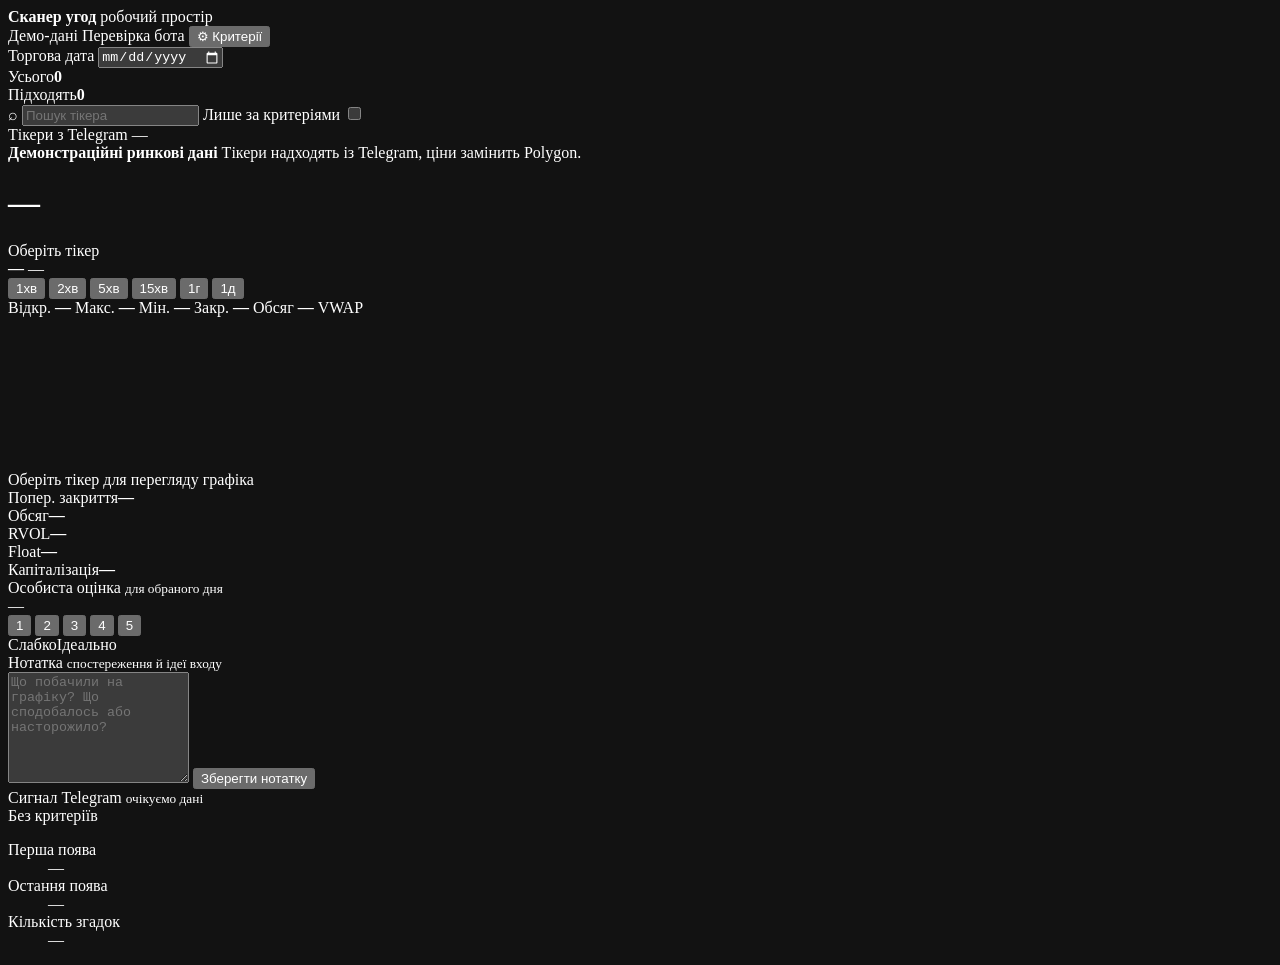
==== src/ticker_bot/static/index.html @ a54eaf3b "Create local Telegram stock scanner" ====
<!doctype html>
<html lang="uk">
  <head>
    <meta charset="utf-8" />
    <meta name="viewport" content="width=device-width, initial-scale=1" />
    <meta name="color-scheme" content="dark" />
    <title>Сканер угод</title>
    <link rel="stylesheet" href="/static/styles.css" />
  </head>
  <body>
    <header class="topbar">
      <div class="brand">
        <span class="brand-mark" aria-hidden="true"></span>
        <div>
          <strong>Сканер угод</strong>
          <span>робочий простір</span>
        </div>
      </div>
      <div class="topbar-status">
        <span class="status-chip demo-chip">Демо-дані</span>
        <span class="status-chip" id="botStatus"><i></i>Перевірка бота</span>
        <button class="icon-button labeled" id="criteriaButton" type="button">
          <span aria-hidden="true">⚙</span> Критерії
        </button>
      </div>
    </header>

    <div class="workspace">
      <aside class="watch-panel panel">
        <div class="watch-controls">
          <label class="field-label" for="scanDate">Торгова дата</label>
          <input id="scanDate" class="control date-control" type="date" />

          <div class="summary-grid">
            <div><span>Усього</span><strong id="totalCount">0</strong></div>
            <div><span>Підходять</span><strong id="matchedCount">0</strong></div>
          </div>

          <label class="search-box">
            <span aria-hidden="true">⌕</span>
            <input id="tickerSearch" type="search" placeholder="Пошук тікера" />
          </label>

          <label class="toggle-row">
            <span>Лише за критеріями</span>
            <input id="onlyMatches" type="checkbox" />
            <i aria-hidden="true"></i>
          </label>
        </div>

        <div class="list-heading">
          <span>Тікери з Telegram</span>
          <span id="lastUpdated">—</span>
        </div>
        <div class="ticker-list" id="tickerList" aria-live="polite"></div>
      </aside>

      <main class="chart-panel panel">
        <div class="demo-notice" id="demoNotice">
          <strong>Демонстраційні ринкові дані</strong>
          <span>Тікери надходять із Telegram, ціни замінить Polygon.</span>
        </div>

        <div class="chart-toolbar">
          <div class="instrument-title">
            <div>
              <h1 id="selectedTicker">—</h1>
              <span id="selectionMeta">Оберіть тікер</span>
            </div>
            <div class="live-quote">
              <strong id="selectedPrice">—</strong>
              <span id="selectedChange">—</span>
            </div>
          </div>
          <div class="intervals" role="group" aria-label="Часовий інтервал">
            <button type="button" data-interval="1">1хв</button>
            <button type="button" data-interval="2">2хв</button>
            <button type="button" data-interval="5" class="active">5хв</button>
            <button type="button" data-interval="15">15хв</button>
            <button type="button" data-interval="60">1г</button>
            <button type="button" data-interval="1D">1д</button>
          </div>
        </div>

        <div class="chart-legend" id="chartLegend">
          <span>Відкр. <b id="legendOpen">—</b></span>
          <span>Макс. <b id="legendHigh">—</b></span>
          <span>Мін. <b id="legendLow">—</b></span>
          <span>Закр. <b id="legendClose">—</b></span>
          <span>Обсяг <b id="legendVolume">—</b></span>
          <span class="vwap-key"><i></i>VWAP</span>
        </div>

        <div class="chart-stage" id="chartStage">
          <canvas id="priceChart" aria-label="Свічковий графік"></canvas>
          <div class="chart-empty" id="chartEmpty">Оберіть тікер для перегляду графіка</div>
        </div>

        <div class="metric-strip">
          <div><span>Попер. закриття</span><strong id="previousClose">—</strong></div>
          <div><span>Обсяг</span><strong id="metricVolume">—</strong></div>
          <div><span>RVOL</span><strong id="metricRvol">—</strong></div>
          <div><span>Float</span><strong id="metricFloat">—</strong></div>
          <div><span>Капіталізація</span><strong id="metricCap">—</strong></div>
        </div>
      </main>

      <aside class="review-panel panel">
        <section>
          <div class="section-heading">
            <div>
              <span>Особиста оцінка</span>
              <small>для обраного дня</small>
            </div>
            <span class="save-state" id="reviewSaveState">—</span>
          </div>
          <div class="rating-row" id="ratingRow" role="group" aria-label="Оцінка від 1 до 5">
            <button type="button" data-rating="1">1</button>
            <button type="button" data-rating="2">2</button>
            <button type="button" data-rating="3">3</button>
            <button type="button" data-rating="4">4</button>
            <button type="button" data-rating="5">5</button>
          </div>
          <div class="rating-labels"><span>Слабко</span><span>Ідеально</span></div>
        </section>

        <section>
          <div class="section-heading">
            <div>
              <span>Нотатка</span>
              <small>спостереження й ідеї входу</small>
            </div>
          </div>
          <textarea
            id="reviewNotes"
            rows="7"
            maxlength="4000"
            placeholder="Що побачили на графіку? Що сподобалось або насторожило?"
          ></textarea>
          <button class="primary-button" id="saveReview" type="button">Зберегти нотатку</button>
        </section>

        <section class="signal-card">
          <div class="section-heading">
            <div>
              <span>Сигнал Telegram</span>
              <small id="signalSource">очікуємо дані</small>
            </div>
            <span class="match-badge neutral" id="matchBadge">Без критеріїв</span>
          </div>
          <dl>
            <div><dt>Перша поява</dt><dd id="firstSeen">—</dd></div>
            <div><dt>Остання поява</dt><dd id="lastSeen">—</dd></div>
            <div><dt>Кількість згадок</dt><dd id="mentionCount">—</dd></div>
          </dl>
        </section>
      </aside>
    </div>

    <dialog id="criteriaDialog" class="criteria-dialog">
      <form method="dialog" id="criteriaForm">
        <div class="dialog-header">
          <div>
            <h2>Критерії відбору</h2>
            <p>Порожнє поле не бере участі у відборі.</p>
          </div>
          <button class="icon-button" value="cancel" aria-label="Закрити" type="submit">×</button>
        </div>
        <div class="criteria-grid">
          <label>Мінімальна ціна, $<input name="min_price" type="number" min="0" step="0.01" /></label>
          <label>Максимальна ціна, $<input name="max_price" type="number" min="0" step="0.01" /></label>
          <label>Зміна за день від, %<input name="min_change_percent" type="number" step="0.1" /></label>
          <label>Мінімальний обсяг<input name="min_volume" type="number" min="0" step="1000" /></label>
          <label>Мінімальний RVOL<input name="min_relative_volume" type="number" min="0" step="0.1" /></label>
          <label>Максимальний Float, млн<input name="max_float_millions" type="number" min="0" step="0.1" /></label>
        </div>
        <div class="dialog-note">
          Зараз критерії працюють на демо-показниках. Після підключення Polygon логіка залишиться та сама.
        </div>
        <div class="dialog-actions">
          <button class="secondary-button" id="clearCriteria" type="button">Очистити</button>
          <button class="primary-button" id="saveCriteria" type="button">Застосувати</button>
        </div>
      </form>
    </dialog>

    <div class="toast" id="toast" role="status"></div>
    <script src="/static/app.js" defer></script>
  </body>
</html>
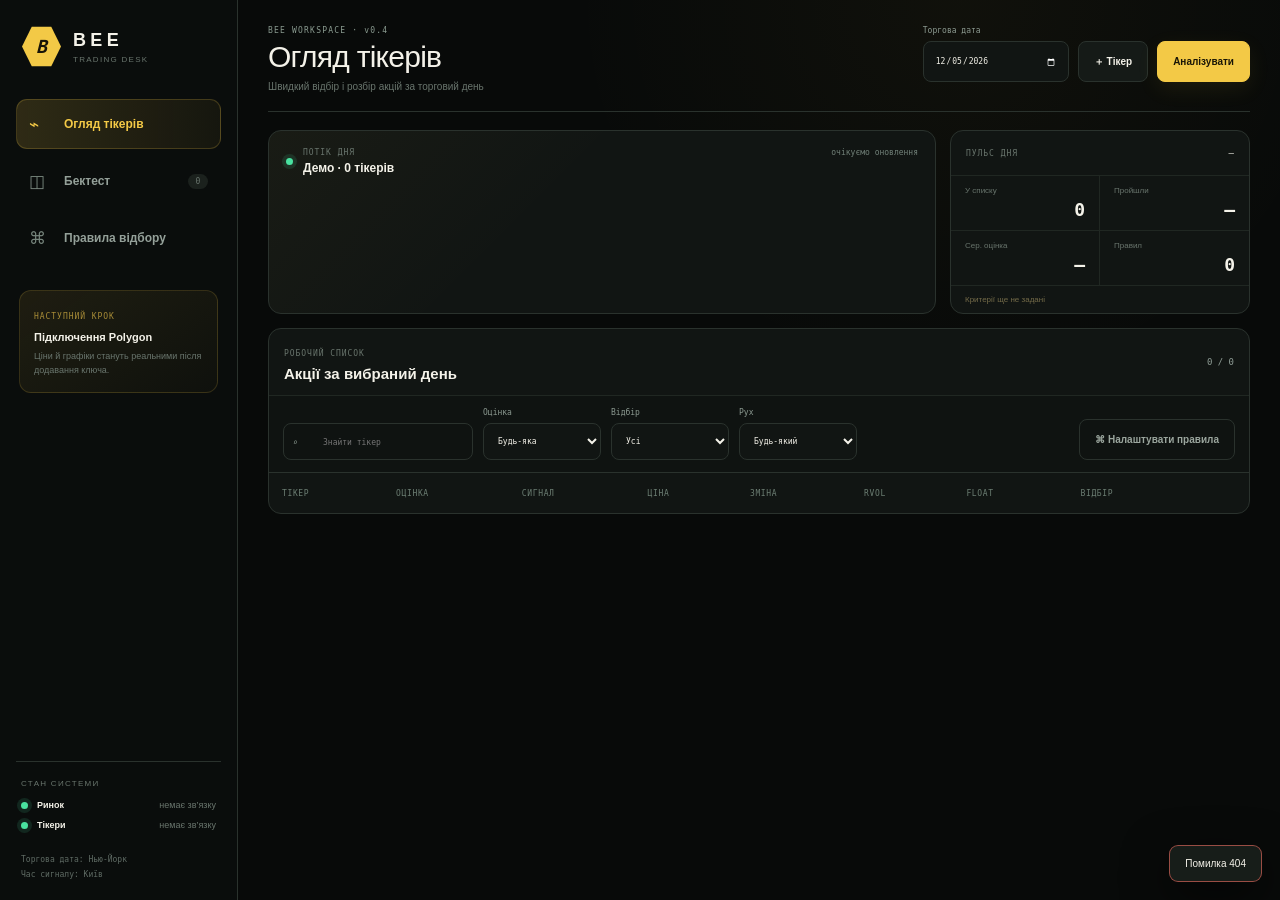
==== commit 930d3e3d: "Build Bee Scanner workspace with backtesting" ====
--- a/src/ticker_bot/static/index.html
+++ b/src/ticker_bot/static/index.html
@@ -4,168 +4,152 @@
     <meta charset="utf-8" />
     <meta name="viewport" content="width=device-width, initial-scale=1" />
     <meta name="color-scheme" content="dark" />
-    <title>Сканер угод</title>
-    <link rel="stylesheet" href="/static/styles.css" />
+    <meta name="theme-color" content="#0a0b09" />
+    <title>Bee Scanner</title>
+    <link rel="icon" href="./favicon.svg" type="image/svg+xml" />
+    <link rel="stylesheet" href="./styles.css" />
   </head>
   <body>
-    <header class="topbar">
-      <div class="brand">
-        <span class="brand-mark" aria-hidden="true"></span>
-        <div>
-          <strong>Сканер угод</strong>
-          <span>робочий простір</span>
-        </div>
-      </div>
-      <div class="topbar-status">
-        <span class="status-chip demo-chip">Демо-дані</span>
-        <span class="status-chip" id="botStatus"><i></i>Перевірка бота</span>
-        <button class="icon-button labeled" id="criteriaButton" type="button">
-          <span aria-hidden="true">⚙</span> Критерії
-        </button>
-      </div>
-    </header>
-
-    <div class="workspace">
-      <aside class="watch-panel panel">
-        <div class="watch-controls">
-          <label class="field-label" for="scanDate">Торгова дата</label>
-          <input id="scanDate" class="control date-control" type="date" />
-
-          <div class="summary-grid">
-            <div><span>Усього</span><strong id="totalCount">0</strong></div>
-            <div><span>Підходять</span><strong id="matchedCount">0</strong></div>
+    <div class="app-shell">
+      <aside class="sidebar">
+        <div class="brand">
+          <span class="brand-mark" aria-hidden="true">B</span>
+          <div><strong>BEE</strong><small>TRADING DESK</small></div>
+        </div>
+
+        <nav class="main-nav" aria-label="Основна навігація">
+          <button class="nav-item active" type="button" data-view="scanner">
+            <span class="nav-icon">⌁</span><b>Огляд тікерів</b>
+          </button>
+          <button class="nav-item" type="button" data-view="backtest">
+            <span class="nav-icon">◫</span><b>Бектест</b><em id="backtestNavCount">0</em>
+          </button>
+          <button class="nav-item" id="criteriaNav" type="button">
+            <span class="nav-icon">⌘</span><b>Правила відбору</b>
+          </button>
+        </nav>
+
+        <div class="sidebar-note">
+          <span>НАСТУПНИЙ КРОК</span>
+          <b>Підключення Polygon</b>
+          <p>Ціни й графіки стануть реальними після додавання ключа.</p>
+        </div>
+
+        <div class="source-panel">
+          <p>СТАН СИСТЕМИ</p>
+          <div><i></i><b>Ринок</b><span id="marketSource">демо</span></div>
+          <div><i></i><b>Тікери</b><span id="tickerSource">приклади</span></div>
+          <small>Торгова дата: Нью-Йорк<br />Час сигналу: Київ</small>
+        </div>
+      </aside>
+
+      <main class="page">
+        <header class="page-header">
+          <div>
+            <p id="pageEyebrow">BEE WORKSPACE · v0.4</p>
+            <h1 id="pageTitle">Огляд тікерів</h1>
+            <span id="pageSubtitle">Швидкий відбір і розбір акцій за торговий день</span>
           </div>
-
-          <label class="search-box">
-            <span aria-hidden="true">⌕</span>
-            <input id="tickerSearch" type="search" placeholder="Пошук тікера" />
-          </label>
-
-          <label class="toggle-row">
-            <span>Лише за критеріями</span>
-            <input id="onlyMatches" type="checkbox" />
-            <i aria-hidden="true"></i>
-          </label>
-        </div>
-
-        <div class="list-heading">
-          <span>Тікери з Telegram</span>
-          <span id="lastUpdated">—</span>
-        </div>
-        <div class="ticker-list" id="tickerList" aria-live="polite"></div>
-      </aside>
-
-      <main class="chart-panel panel">
-        <div class="demo-notice" id="demoNotice">
-          <strong>Демонстраційні ринкові дані</strong>
-          <span>Тікери надходять із Telegram, ціни замінить Polygon.</span>
-        </div>
-
-        <div class="chart-toolbar">
-          <div class="instrument-title">
+          <div class="page-actions" id="scannerActions">
+            <label class="date-field">Торгова дата<input id="scanDate" type="date" /></label>
+            <button class="button secondary" id="addTickerButton" type="button">＋ Тікер</button>
+            <button class="button primary" id="analyzeButton" type="button">Аналізувати</button>
+          </div>
+          <div class="page-actions" id="backtestActions" hidden>
+            <button class="button primary" id="addBacktestButton" type="button">＋ Новий тест</button>
+          </div>
+        </header>
+
+        <section class="view active" id="scannerView">
+          <section class="day-overview">
+            <article class="ticker-board">
+              <div class="section-heading">
+                <div><span class="live-dot"></span><div><small>ПОТІК ДНЯ</small><strong id="feedTitle">Демо · 0 тікерів</strong></div></div>
+                <span id="lastUpdated">очікуємо оновлення</span>
+              </div>
+              <div class="ticker-chips" id="tickerChips"></div>
+            </article>
+
+            <aside class="day-pulse">
+              <div class="pulse-heading"><span>ПУЛЬС ДНЯ</span><b id="summaryDate">—</b></div>
+              <div class="pulse-grid">
+                <article><span>У списку</span><strong id="totalCount">0</strong></article>
+                <article><span>Пройшли</span><strong id="matchedCount">—</strong></article>
+                <article><span>Сер. оцінка</span><strong id="averageRating">—</strong></article>
+                <article><span>Правил</span><strong id="activeRuleCount">0</strong></article>
+              </div>
+              <p id="criteriaSummary">Критерії ще не задані</p>
+            </aside>
+          </section>
+
+          <section class="scanner-card">
+            <div class="list-heading">
+              <div><small>РОБОЧИЙ СПИСОК</small><h2>Акції за вибраний день</h2></div>
+              <span class="result-count" id="visibleCount">0 / 0</span>
+            </div>
+            <div class="filters">
+              <label class="search-field"><span>⌕</span><input id="tickerSearch" type="search" placeholder="Знайти тікер" /></label>
+              <label>Оцінка<select id="ratingFilter"><option value="0">Будь-яка</option><option value="1">1+</option><option value="2">2+</option><option value="3">3+</option><option value="4">4+</option><option value="5">5</option></select></label>
+              <label>Відбір<select id="matchFilter"><option value="all">Усі</option><option value="matched">Пройшли</option><option value="failed">Не пройшли</option></select></label>
+              <label>Рух<select id="trendFilter"><option value="all">Будь-який</option><option value="up">Зростають</option><option value="down">Падають</option></select></label>
+              <button class="button ghost" id="criteriaButton" type="button">⌘ Налаштувати правила <span id="criteriaCount"></span></button>
+            </div>
+
+            <div class="table-wrap">
+              <table>
+                <thead><tr><th>Тікер</th><th>Оцінка</th><th>Сигнал</th><th>Ціна</th><th>Зміна</th><th>RVOL</th><th>Float</th><th>Відбір</th><th></th></tr></thead>
+                <tbody id="scannerRows"></tbody>
+              </table>
+              <div class="empty-state" id="emptyState" hidden>За цими фільтрами тікерів немає.</div>
+            </div>
+          </section>
+        </section>
+
+        <section class="view" id="backtestView" hidden>
+          <section class="backtest-intro">
             <div>
-              <h1 id="selectedTicker">—</h1>
-              <span id="selectionMeta">Оберіть тікер</span>
-            </div>
-            <div class="live-quote">
-              <strong id="selectedPrice">—</strong>
-              <span id="selectedChange">—</span>
-            </div>
-          </div>
-          <div class="intervals" role="group" aria-label="Часовий інтервал">
-            <button type="button" data-interval="1">1хв</button>
-            <button type="button" data-interval="2">2хв</button>
-            <button type="button" data-interval="5" class="active">5хв</button>
-            <button type="button" data-interval="15">15хв</button>
-            <button type="button" data-interval="60">1г</button>
-            <button type="button" data-interval="1D">1д</button>
-          </div>
-        </div>
-
-        <div class="chart-legend" id="chartLegend">
-          <span>Відкр. <b id="legendOpen">—</b></span>
-          <span>Макс. <b id="legendHigh">—</b></span>
-          <span>Мін. <b id="legendLow">—</b></span>
-          <span>Закр. <b id="legendClose">—</b></span>
-          <span>Обсяг <b id="legendVolume">—</b></span>
-          <span class="vwap-key"><i></i>VWAP</span>
-        </div>
-
-        <div class="chart-stage" id="chartStage">
-          <canvas id="priceChart" aria-label="Свічковий графік"></canvas>
-          <div class="chart-empty" id="chartEmpty">Оберіть тікер для перегляду графіка</div>
-        </div>
-
-        <div class="metric-strip">
-          <div><span>Попер. закриття</span><strong id="previousClose">—</strong></div>
-          <div><span>Обсяг</span><strong id="metricVolume">—</strong></div>
-          <div><span>RVOL</span><strong id="metricRvol">—</strong></div>
-          <div><span>Float</span><strong id="metricFloat">—</strong></div>
-          <div><span>Капіталізація</span><strong id="metricCap">—</strong></div>
-        </div>
+              <span>ЛАБОРАТОРІЯ СТРАТЕГІЇ</span>
+              <h2>Перевіряй ідеї на минулих угодах</h2>
+              <p>Додавай вхід, стоп і вихід. Сканер сам порахує результат у R та збере статистику.</p>
+            </div>
+            <div class="honey-visual" aria-hidden="true"><i></i><i></i><i></i><b>R</b></div>
+          </section>
+
+          <section class="backtest-summary">
+            <article><span>Усього тестів</span><strong id="backtestTotal">0</strong><small>записів у журналі</small></article>
+            <article><span>Win rate</span><strong id="backtestWinRate">—</strong><small>прибуткових угод</small></article>
+            <article><span>Середній результат</span><strong id="backtestAverageR">— R</strong><small>на одну угоду</small></article>
+            <article><span>Сумарний результат</span><strong class="accent" id="backtestTotalR">— R</strong><small>за вибраний період</small></article>
+          </section>
+
+          <section class="scanner-card backtest-card">
+            <div class="list-heading">
+              <div><small>ЖУРНАЛ БЕКТЕСТУ</small><h2>Історія перевірок</h2></div>
+              <span class="result-count" id="backtestVisibleCount">0 / 0</span>
+            </div>
+            <div class="filters backtest-filters">
+              <label>Від<input id="backtestFrom" type="date" /></label>
+              <label>До<input id="backtestTo" type="date" /></label>
+              <label class="search-field"><span>⌕</span><input id="backtestTicker" type="search" placeholder="Тікер" /></label>
+              <label>Результат<select id="backtestOutcome"><option value="all">Усі</option><option value="win">Плюсові</option><option value="loss">Мінусові</option></select></label>
+              <button class="button secondary" id="resetBacktestFilters" type="button">Скинути</button>
+            </div>
+            <div class="table-wrap">
+              <table class="backtest-table">
+                <thead><tr><th>Дата</th><th>Тікер</th><th>Напрям</th><th>Вхід</th><th>Стоп</th><th>Вихід</th><th>Результат</th><th>Нотатка</th><th></th></tr></thead>
+                <tbody id="backtestRows"></tbody>
+              </table>
+              <div class="empty-state" id="backtestEmpty" hidden>Записів поки немає. Натисни «Новий тест».</div>
+            </div>
+          </section>
+        </section>
       </main>
-
-      <aside class="review-panel panel">
-        <section>
-          <div class="section-heading">
-            <div>
-              <span>Особиста оцінка</span>
-              <small>для обраного дня</small>
-            </div>
-            <span class="save-state" id="reviewSaveState">—</span>
-          </div>
-          <div class="rating-row" id="ratingRow" role="group" aria-label="Оцінка від 1 до 5">
-            <button type="button" data-rating="1">1</button>
-            <button type="button" data-rating="2">2</button>
-            <button type="button" data-rating="3">3</button>
-            <button type="button" data-rating="4">4</button>
-            <button type="button" data-rating="5">5</button>
-          </div>
-          <div class="rating-labels"><span>Слабко</span><span>Ідеально</span></div>
-        </section>
-
-        <section>
-          <div class="section-heading">
-            <div>
-              <span>Нотатка</span>
-              <small>спостереження й ідеї входу</small>
-            </div>
-          </div>
-          <textarea
-            id="reviewNotes"
-            rows="7"
-            maxlength="4000"
-            placeholder="Що побачили на графіку? Що сподобалось або насторожило?"
-          ></textarea>
-          <button class="primary-button" id="saveReview" type="button">Зберегти нотатку</button>
-        </section>
-
-        <section class="signal-card">
-          <div class="section-heading">
-            <div>
-              <span>Сигнал Telegram</span>
-              <small id="signalSource">очікуємо дані</small>
-            </div>
-            <span class="match-badge neutral" id="matchBadge">Без критеріїв</span>
-          </div>
-          <dl>
-            <div><dt>Перша поява</dt><dd id="firstSeen">—</dd></div>
-            <div><dt>Остання поява</dt><dd id="lastSeen">—</dd></div>
-            <div><dt>Кількість згадок</dt><dd id="mentionCount">—</dd></div>
-          </dl>
-        </section>
-      </aside>
     </div>
 
-    <dialog id="criteriaDialog" class="criteria-dialog">
+    <dialog class="modal criteria-modal" id="criteriaDialog">
       <form method="dialog" id="criteriaForm">
-        <div class="dialog-header">
-          <div>
-            <h2>Критерії відбору</h2>
-            <p>Порожнє поле не бере участі у відборі.</p>
-          </div>
-          <button class="icon-button" value="cancel" aria-label="Закрити" type="submit">×</button>
-        </div>
+        <header><div><p>ВЛАСНА ЛОГІКА</p><h2>Правила відбору</h2></div><button value="cancel" aria-label="Закрити">×</button></header>
+        <p class="modal-hint">Порожнє поле не впливає на відбір. Після Polygon ці правила працюватимуть на реальних даних.</p>
         <div class="criteria-grid">
           <label>Мінімальна ціна, $<input name="min_price" type="number" min="0" step="0.01" /></label>
           <label>Максимальна ціна, $<input name="max_price" type="number" min="0" step="0.01" /></label>
@@ -174,17 +158,63 @@
           <label>Мінімальний RVOL<input name="min_relative_volume" type="number" min="0" step="0.1" /></label>
           <label>Максимальний Float, млн<input name="max_float_millions" type="number" min="0" step="0.1" /></label>
         </div>
-        <div class="dialog-note">
-          Зараз критерії працюють на демо-показниках. Після підключення Polygon логіка залишиться та сама.
-        </div>
-        <div class="dialog-actions">
-          <button class="secondary-button" id="clearCriteria" type="button">Очистити</button>
-          <button class="primary-button" id="saveCriteria" type="button">Застосувати</button>
-        </div>
+        <footer><button class="button secondary" id="clearCriteria" type="button">Очистити</button><button class="button primary" id="saveCriteria" type="button">Застосувати</button></footer>
       </form>
     </dialog>
 
+    <dialog class="modal add-modal" id="addTickerDialog">
+      <form method="dialog" id="addTickerForm">
+        <header><div><p>НОВИЙ СИГНАЛ</p><h2>Додати тікер</h2></div><button value="cancel" aria-label="Закрити">×</button></header>
+        <p class="modal-hint">Поки автоматичне джерело не підключене, тікери можна додавати вручну.</p>
+        <label class="single-field">Тікер<input id="manualTicker" maxlength="9" autocomplete="off" placeholder="Наприклад: AAPL" /></label>
+        <footer><button class="button secondary" value="cancel">Скасувати</button><button class="button primary" id="addTickerSubmit" type="button">Додати</button></footer>
+      </form>
+    </dialog>
+
+    <dialog class="modal add-modal" id="backtestDialog">
+      <form method="dialog" id="backtestForm">
+        <header><div><p>НОВИЙ БЕКТЕСТ</p><h2>Записати результат</h2></div><button value="cancel" aria-label="Закрити">×</button></header>
+        <div class="backtest-form-grid">
+          <label>Дата<input name="day" type="date" required /></label>
+          <label>Тікер<input name="ticker" maxlength="9" placeholder="AAPL" required /></label>
+          <label>Напрям<select name="side"><option value="long">Long</option><option value="short">Short</option></select></label>
+          <label>Вхід, $<input name="entry" type="number" min="0.0001" step="0.0001" required /></label>
+          <label>Стоп, $<input name="stop" type="number" min="0.0001" step="0.0001" required /></label>
+          <label>Вихід, $<input name="exit" type="number" min="0.0001" step="0.0001" required /></label>
+          <label class="wide">Коротка нотатка<textarea name="note" rows="3" maxlength="240" placeholder="Що тестував?"></textarea></label>
+        </div>
+        <p class="form-error" id="backtestFormError"></p>
+        <footer><button class="button secondary" value="cancel">Скасувати</button><button class="button primary" id="saveBacktest" type="button">Зберегти тест</button></footer>
+      </form>
+    </dialog>
+
+    <dialog class="modal details-modal" id="detailsDialog">
+      <div class="details-shell">
+        <header class="details-header">
+          <div><p>КАРТКА АКЦІЇ</p><h2 id="detailsTicker">—</h2><span id="detailsMeta">—</span></div>
+          <div class="details-quote"><strong id="detailsPrice">—</strong><span id="detailsChange">—</span></div>
+          <button id="closeDetails" aria-label="Закрити">×</button>
+        </header>
+        <div class="details-grid">
+          <section class="chart-card">
+            <div class="chart-toolbar">
+              <div class="intervals"><button type="button" data-interval="1">1хв</button><button type="button" data-interval="2">2хв</button><button type="button" data-interval="5" class="active">5хв</button><button type="button" data-interval="15">15хв</button><button type="button" data-interval="60">1г</button><button type="button" data-interval="1D">1д</button></div>
+              <span class="demo-label">ДЕМО ДО POLYGON</span>
+            </div>
+            <div class="chart-legend"><span>Відкр. <b id="legendOpen">—</b></span><span>Макс. <b id="legendHigh">—</b></span><span>Мін. <b id="legendLow">—</b></span><span>Закр. <b id="legendClose">—</b></span><span>Обсяг <b id="legendVolume">—</b></span><span class="vwap-key"><i></i>VWAP</span></div>
+            <div class="chart-stage"><canvas id="priceChart"></canvas><div id="chartEmpty">Немає даних графіка</div></div>
+            <div class="metrics"><div><span>Попер. закриття</span><strong id="previousClose">—</strong></div><div><span>Обсяг</span><strong id="metricVolume">—</strong></div><div><span>RVOL</span><strong id="metricRvol">—</strong></div><div><span>Float</span><strong id="metricFloat">—</strong></div><div><span>Капіталізація</span><strong id="metricCap">—</strong></div></div>
+          </section>
+          <aside class="review-card">
+            <section><div class="review-heading"><div><b>Моя оцінка</b><small>від 1 до 5</small></div><span id="reviewSaveState">—</span></div><div class="rating-row" id="ratingRow"><button type="button" data-rating="1">1</button><button type="button" data-rating="2">2</button><button type="button" data-rating="3">3</button><button type="button" data-rating="4">4</button><button type="button" data-rating="5">5</button></div></section>
+            <section><div class="review-heading"><div><b>Нотатка</b><small>аналіз і майбутня точка входу</small></div></div><textarea id="reviewNotes" rows="8" maxlength="4000" placeholder="Що побачив на графіку?"></textarea><button class="button primary full" id="saveReview" type="button">Зберегти</button></section>
+            <section><div class="review-heading"><div><b>Результат відбору</b><small id="signalSource">—</small></div><span class="match-badge" id="matchBadge">—</span></div><p class="criteria-reasons" id="criteriaReasons"></p><dl><div><dt>Перша поява</dt><dd id="firstSeen">—</dd></div><div><dt>Остання поява</dt><dd id="lastSeen">—</dd></div><div><dt>Згадок</dt><dd id="mentionCount">—</dd></div></dl></section>
+          </aside>
+        </div>
+      </div>
+    </dialog>
+
     <div class="toast" id="toast" role="status"></div>
-    <script src="/static/app.js" defer></script>
+    <script src="./app.js" defer></script>
   </body>
 </html>
--- a/src/ticker_bot/static/styles.css
+++ b/src/ticker_bot/static/styles.css
@@ -0,0 +1,216 @@
+:root {
+  color-scheme: dark;
+  --bg: #080a09;
+  --sidebar: #0b0e0d;
+  --panel: #111513;
+  --panel-2: #151a17;
+  --panel-3: #1b211d;
+  --border: #2a322d;
+  --border-soft: #202722;
+  --text: #f4f2e9;
+  --muted: #9ba69e;
+  --dim: #69756d;
+  --honey: #f3c946;
+  --honey-bright: #ffda5c;
+  --honey-soft: rgba(243, 201, 70, 0.12);
+  --mint: #49e2a0;
+  --mint-soft: rgba(73, 226, 160, 0.12);
+  --red: #f27068;
+  --red-soft: rgba(242, 112, 104, 0.12);
+  font-family: Inter, ui-sans-serif, -apple-system, BlinkMacSystemFont, "Segoe UI", sans-serif;
+}
+
+* { box-sizing: border-box; }
+html, body { margin: 0; min-width: 320px; min-height: 100%; background: var(--bg); color: var(--text); }
+body { background-image: radial-gradient(circle at 75% 0%, rgba(243,201,70,.035), transparent 30%); }
+button, input, select, textarea { font: inherit; }
+button { color: inherit; }
+[hidden] { display: none !important; }
+
+.app-shell { min-height: 100vh; display: grid; grid-template-columns: 238px minmax(0, 1fr); }
+.sidebar { position: sticky; top: 0; height: 100vh; display: flex; flex-direction: column; padding: 25px 16px 18px; border-right: 1px solid var(--border); background: rgba(11,14,13,.96); }
+.brand { display: flex; align-items: center; gap: 12px; padding: 0 6px 31px; }
+.brand-mark { width: 39px; height: 43px; display: grid; place-items: center; color: #171407; font: italic 900 18px ui-monospace, monospace; background: var(--honey); clip-path: polygon(25% 4%,75% 4%,100% 50%,75% 96%,25% 96%,0 50%); }
+.brand strong, .brand small { display: block; }
+.brand strong { font-size: 18px; letter-spacing: .24em; }
+.brand small { margin-top: 4px; color: var(--dim); font-size: 8px; letter-spacing: .16em; }
+
+.main-nav { display: grid; gap: 7px; }
+.nav-item { width: 100%; min-height: 50px; display: grid; grid-template-columns: 27px 1fr auto; align-items: center; gap: 8px; padding: 0 12px; border: 1px solid transparent; border-radius: 11px; color: #94a099; text-align: left; cursor: pointer; background: transparent; transition: 150ms ease; }
+.nav-item b { font-size: 12px; font-weight: 650; }
+.nav-item em { min-width: 20px; padding: 3px 6px; border-radius: 99px; color: var(--dim); font: normal 8px ui-monospace, monospace; text-align: center; background: var(--panel-3); }
+.nav-icon { color: #77857d; font-size: 17px; }
+.nav-item:hover { color: var(--text); background: var(--panel-2); }
+.nav-item.active { color: var(--honey); border-color: rgba(243,201,70,.2); background: linear-gradient(90deg, rgba(243,201,70,.16), rgba(243,201,70,.05)); }
+.nav-item.active .nav-icon { color: var(--honey); }
+
+.sidebar-note { margin: 27px 3px 0; padding: 14px; border: 1px solid rgba(243,201,70,.16); border-radius: 12px; background: linear-gradient(145deg, rgba(243,201,70,.09), rgba(243,201,70,.025)); }
+.sidebar-note span { color: #a88c37; font: 8px ui-monospace, monospace; letter-spacing: .12em; }
+.sidebar-note b { display: block; margin-top: 8px; font-size: 11px; }
+.sidebar-note p { margin: 7px 0 0; color: var(--dim); font-size: 9px; line-height: 1.55; }
+.source-panel { margin-top: auto; padding: 17px 5px 0; border-top: 1px solid var(--border); }
+.source-panel p { margin: 0 0 12px; color: var(--dim); font-size: 8px; letter-spacing: .16em; }
+.source-panel > div { display: grid; grid-template-columns: 9px 1fr auto; align-items: center; gap: 7px; margin: 10px 0; font-size: 9px; }
+.source-panel i, .live-dot { width: 7px; height: 7px; display: inline-block; border-radius: 50%; background: var(--mint); box-shadow: 0 0 0 4px var(--mint-soft); }
+.source-panel span { color: var(--dim); }
+.source-panel small { display: block; margin-top: 23px; color: #5f6b64; font: 8px/1.8 ui-monospace, monospace; }
+
+.page { min-width: 0; padding: 26px 30px 42px; }
+.page-header { min-height: 82px; display: flex; align-items: flex-start; justify-content: space-between; gap: 24px; padding-bottom: 19px; border-bottom: 1px solid var(--border); }
+.page-header p, .modal header p, .details-header p { margin: 0 0 5px; color: #8a9b90; font: 8px ui-monospace, monospace; letter-spacing: .15em; }
+.page-header h1 { margin: 0; font-size: 30px; font-weight: 520; letter-spacing: -.025em; }
+.page-header > div > span { display: block; margin-top: 7px; color: var(--dim); font-size: 10px; }
+.page-actions { display: flex; align-items: flex-end; gap: 9px; }
+.date-field, .filters > label, .backtest-form-grid label { display: grid; gap: 6px; color: #8c9a91; font: 8px ui-monospace, monospace; }
+input, select, textarea { border: 1px solid var(--border); border-radius: 8px; color: var(--text); outline: 0; background: var(--panel); }
+input:focus, select:focus, textarea:focus { border-color: rgba(243,201,70,.64); box-shadow: 0 0 0 3px var(--honey-soft); }
+.date-field input { width: 146px; height: 41px; padding: 0 11px; }
+.button { min-height: 41px; padding: 0 15px; border: 1px solid var(--border); border-radius: 8px; font-size: 10px; font-weight: 750; cursor: pointer; transition: 140ms ease; }
+.button:hover { filter: brightness(1.1); transform: translateY(-1px); }
+.button.primary { border-color: var(--honey); color: #191506; background: var(--honey); box-shadow: 0 7px 22px rgba(243,201,70,.08); }
+.button.secondary { background: var(--panel-2); }
+.button.ghost { margin-left: auto; color: var(--muted); background: transparent; }
+.button.full { width: 100%; margin-top: 9px; }
+
+.view { padding-top: 18px; }
+.day-overview { display: grid; grid-template-columns: minmax(0, 1.7fr) minmax(300px, .65fr); gap: 14px; }
+.ticker-board, .day-pulse, .scanner-card, .backtest-intro, .backtest-summary article { border: 1px solid var(--border); border-radius: 13px; background: var(--panel); }
+.ticker-board { min-height: 176px; padding: 17px; background-image: linear-gradient(135deg, rgba(243,201,70,.035), transparent 42%); }
+.section-heading { display: flex; align-items: flex-start; justify-content: space-between; gap: 16px; margin-bottom: 17px; }
+.section-heading > div { display: flex; align-items: center; gap: 10px; }
+.section-heading small, .section-heading strong { display: block; }
+.section-heading small, .list-heading small { color: var(--dim); font: 8px ui-monospace, monospace; letter-spacing: .12em; }
+.section-heading strong { margin-top: 4px; font-size: 12px; }
+.section-heading > span { color: #718078; font: 8px ui-monospace, monospace; }
+.ticker-chips { display: flex; flex-wrap: wrap; gap: 8px; }
+.ticker-chip { min-height: 35px; display: inline-flex; align-items: center; gap: 7px; padding: 0 11px; border: 1px solid #313c35; border-radius: 8px; color: #dce4df; font: 9px ui-monospace, monospace; cursor: pointer; background: #0d1210; transition: 130ms ease; }
+.ticker-chip:hover { border-color: rgba(243,201,70,.55); transform: translateY(-1px); }
+.ticker-chip b { color: #fff; font-size: 10px; }
+.ticker-chip span { color: #829088; font-size: 8px; }
+.ticker-chip.positive em { color: var(--honey); }
+.ticker-chip.negative em { color: var(--red); }
+.ticker-chip em { font-size: 8px; font-style: normal; }
+
+.day-pulse { overflow: hidden; }
+.pulse-heading { height: 45px; display: flex; align-items: center; justify-content: space-between; padding: 0 15px; border-bottom: 1px solid var(--border-soft); }
+.pulse-heading span { color: var(--dim); font: 8px ui-monospace, monospace; letter-spacing: .12em; }
+.pulse-heading b { font: 9px ui-monospace, monospace; }
+.pulse-grid { display: grid; grid-template-columns: 1fr 1fr; }
+.pulse-grid article { min-height: 54px; padding: 10px 14px; border-right: 1px solid var(--border-soft); border-bottom: 1px solid var(--border-soft); }
+.pulse-grid article:nth-child(even) { border-right: 0; }
+.pulse-grid span, .pulse-grid strong { display: block; }
+.pulse-grid span { color: var(--dim); font-size: 8px; }
+.pulse-grid strong { margin-top: 4px; font: 700 18px ui-monospace, monospace; text-align: right; }
+.day-pulse > p { margin: 0; padding: 9px 14px; color: #746b49; font-size: 8px; }
+
+.scanner-card { margin-top: 14px; overflow: hidden; }
+.list-heading { min-height: 67px; display: flex; align-items: center; justify-content: space-between; gap: 18px; padding: 0 15px; border-bottom: 1px solid var(--border-soft); }
+.list-heading h2 { margin: 5px 0 0; font-size: 15px; font-weight: 620; }
+.result-count { color: #92a099; font: 9px ui-monospace, monospace; }
+.filters { min-height: 72px; display: flex; align-items: flex-end; gap: 10px; padding: 12px 14px; border-bottom: 1px solid var(--border); background: rgba(0,0,0,.09); }
+.filters input, .filters select { height: 37px; padding: 0 10px; }
+.filters select { min-width: 118px; }
+.search-field { width: 190px; height: 37px; grid-template-columns: 20px 1fr !important; align-items: center; gap: 0 !important; padding-left: 9px; border: 1px solid var(--border); border-radius: 8px; }
+.search-field:focus-within { border-color: var(--honey); }
+.search-field input { width: 100%; border: 0; background: transparent; box-shadow: none; }
+.table-wrap { overflow-x: auto; }
+table { width: 100%; min-width: 980px; border-collapse: collapse; }
+th { height: 40px; padding: 0 13px; color: #6c7e73; font: 8px ui-monospace, monospace; text-align: left; text-transform: uppercase; letter-spacing: .08em; }
+td { height: 59px; padding: 8px 13px; border-top: 1px solid var(--border-soft); font-size: 10px; }
+tbody tr { cursor: pointer; transition: background 120ms ease; }
+tbody tr:hover { background: #151b18; }
+.ticker-cell b, .ticker-cell small, .price-cell b, .price-cell small { display: block; }
+.ticker-cell b { font: 750 11px ui-monospace, monospace; }
+.ticker-cell small, .price-cell small { margin-top: 4px; color: #637168; font-size: 8px; }
+.rating-pill, .source-pill, .match-pill, .side-pill { display: inline-flex; align-items: center; min-height: 25px; padding: 0 8px; border: 1px solid var(--border); border-radius: 6px; font: 9px ui-monospace, monospace; background: #1a211d; }
+.rating-pill.rated { color: #171407; border-color: var(--honey); background: var(--honey); }
+.source-pill { color: #8faaa0; }
+.match-pill.pass { color: var(--honey); border-color: rgba(243,201,70,.24); background: var(--honey-soft); }
+.match-pill.fail { color: var(--red); border-color: rgba(242,112,104,.2); background: var(--red-soft); }
+.match-pill.neutral { color: var(--dim); }
+.positive-text { color: var(--honey); }
+.negative-text { color: var(--red); }
+.open-row, .delete-row { width: 29px; height: 29px; border: 1px solid var(--border); border-radius: 7px; color: #8da097; cursor: pointer; background: #111814; }
+.delete-row:hover { color: var(--red); border-color: rgba(242,112,104,.4); }
+.empty-state { padding: 60px 20px; border-top: 1px solid var(--border-soft); color: var(--dim); text-align: center; }
+
+.backtest-intro { min-height: 148px; display: flex; align-items: center; justify-content: space-between; gap: 28px; padding: 26px 29px; overflow: hidden; background: linear-gradient(115deg, rgba(243,201,70,.12), var(--panel) 43%); }
+.backtest-intro > div > span { color: #b89837; font: 8px ui-monospace, monospace; letter-spacing: .15em; }
+.backtest-intro h2 { margin: 9px 0 7px; font-size: 22px; }
+.backtest-intro p { max-width: 560px; margin: 0; color: var(--muted); font-size: 10px; line-height: 1.6; }
+.honey-visual { width: 150px; height: 90px; position: relative; flex: none; }
+.honey-visual i, .honey-visual b { position: absolute; width: 57px; height: 62px; display: grid; place-items: center; clip-path: polygon(25% 4%,75% 4%,100% 50%,75% 96%,25% 96%,0 50%); }
+.honey-visual i { border: 0; background: rgba(243,201,70,.08); }
+.honey-visual i:nth-child(1) { left: 0; top: 18px; }.honey-visual i:nth-child(2) { left: 48px; top: -9px; }.honey-visual i:nth-child(3) { left: 96px; top: 18px; }
+.honey-visual b { left: 48px; top: 45px; color: #171407; font: 900 20px ui-monospace, monospace; background: var(--honey); }
+.backtest-summary { display: grid; grid-template-columns: repeat(4, 1fr); gap: 12px; margin-top: 14px; }
+.backtest-summary article { min-height: 94px; padding: 17px; }
+.backtest-summary span, .backtest-summary strong, .backtest-summary small { display: block; }
+.backtest-summary span { color: #8b9a91; font: 8px ui-monospace, monospace; }
+.backtest-summary strong { margin: 8px 0 5px; font: 750 22px ui-monospace, monospace; }
+.backtest-summary small { color: var(--dim); font-size: 8px; }
+.backtest-summary .accent { color: var(--mint); }
+.backtest-filters input { min-width: 135px; }
+.backtest-table { min-width: 1000px; }
+.backtest-table td { height: 54px; }
+.backtest-note { max-width: 240px; overflow: hidden; color: var(--muted); text-overflow: ellipsis; white-space: nowrap; }
+.side-pill.long { color: var(--honey); }.side-pill.short { color: #a8b7af; }
+
+.modal { width: min(650px, calc(100vw - 28px)); padding: 0; border: 1px solid var(--border); border-radius: 14px; color: var(--text); background: var(--panel-2); box-shadow: 0 24px 90px rgba(0,0,0,.72); }
+.modal::backdrop { background: rgba(0,0,0,.8); backdrop-filter: blur(3px); }
+.modal form { padding: 21px; }
+.modal header { display: flex; justify-content: space-between; gap: 20px; }
+.modal header h2, .details-header h2 { margin: 0; font-size: 20px; }
+.modal header > button, .details-header > button { width: 34px; height: 34px; border: 1px solid var(--border); border-radius: 8px; color: var(--muted); cursor: pointer; background: var(--panel); }
+.modal-hint { color: var(--dim); font-size: 10px; line-height: 1.6; }
+.criteria-grid, .backtest-form-grid { display: grid; grid-template-columns: 1fr 1fr; gap: 13px; margin: 20px 0; }
+.criteria-grid label, .single-field { display: grid; gap: 6px; color: var(--muted); font-size: 9px; }
+.criteria-grid input, .single-field input, .backtest-form-grid input, .backtest-form-grid select { height: 40px; padding: 0 10px; }
+.backtest-form-grid .wide { grid-column: 1 / -1; }
+.modal footer { display: flex; justify-content: flex-end; gap: 9px; margin-top: 18px; }
+.add-modal { width: min(470px, calc(100vw - 28px)); }
+.single-field { margin-top: 18px; }
+.form-error { min-height: 14px; margin: -5px 0 0; color: var(--red); font-size: 9px; }
+
+.details-modal { width: min(1320px, calc(100vw - 24px)); max-height: calc(100vh - 24px); }
+.details-shell { min-height: 720px; display: grid; grid-template-rows: auto minmax(0, 1fr); }
+.details-header { min-height: 78px; display: grid; grid-template-columns: 1fr auto 38px; align-items: center; gap: 24px; padding: 14px 18px; border-bottom: 1px solid var(--border); }
+.details-header span { color: var(--dim); font-size: 9px; }
+.details-quote strong, .details-quote span { display: block; text-align: right; }
+.details-quote strong { font: 700 20px ui-monospace, monospace; }.details-quote span { margin-top: 4px; font-size: 11px; }
+.details-grid { min-height: 0; display: grid; grid-template-columns: minmax(0, 1fr) 300px; }
+.chart-card { min-width: 0; display: grid; grid-template-rows: auto auto minmax(360px, 1fr) auto; border-right: 1px solid var(--border); }
+.chart-toolbar { display: flex; align-items: center; justify-content: space-between; padding: 10px 14px; }
+.intervals { display: flex; gap: 4px; }.intervals button { height: 29px; padding: 0 9px; border: 1px solid var(--border-soft); border-radius: 6px; color: var(--dim); font-size: 9px; cursor: pointer; background: var(--panel); }.intervals button.active { color: #171407; border-color: var(--honey); background: var(--honey); }
+.demo-label { color: #856f2d; font: 8px ui-monospace, monospace; }
+.chart-legend { min-height: 34px; display: flex; align-items: center; gap: 14px; padding: 0 15px; color: var(--dim); font-size: 9px; }.chart-legend b { color: var(--muted); font-weight: 500; }
+.vwap-key { display: inline-flex; align-items: center; gap: 5px; }.vwap-key i { width: 14px; height: 2px; background: var(--honey); }
+.chart-stage { min-height: 360px; position: relative; }.chart-stage canvas { width: 100%; height: 100%; display: block; }.chart-stage > div { position: absolute; inset: 0; display: grid; place-items: center; color: var(--dim); pointer-events: none; }
+.metrics { display: grid; grid-template-columns: repeat(5, 1fr); border-top: 1px solid var(--border); }.metrics div { padding: 11px 13px; border-right: 1px solid var(--border-soft); }.metrics div:last-child { border-right: 0; }
+.metrics span, .metrics strong { display: block; }.metrics span { color: var(--dim); font-size: 8px; }.metrics strong { margin-top: 5px; font: 600 11px ui-monospace, monospace; }
+.review-card { overflow-y: auto; padding: 0 16px 24px; }.review-card section { padding: 18px 0; border-bottom: 1px solid var(--border-soft); }
+.review-heading { display: flex; align-items: flex-start; justify-content: space-between; gap: 10px; margin-bottom: 12px; }.review-heading b, .review-heading small { display: block; }.review-heading b { font-size: 12px; }.review-heading small { margin-top: 4px; color: var(--dim); font-size: 9px; }.review-heading > span { color: var(--dim); font-size: 9px; }
+.rating-row { display: grid; grid-template-columns: repeat(5, 1fr); gap: 6px; }.rating-row button { aspect-ratio: 1.12; border: 1px solid var(--border); border-radius: 7px; color: var(--muted); cursor: pointer; background: var(--panel); }.rating-row button.active { color: #171407; border-color: var(--honey); background: var(--honey); }
+textarea { width: 100%; resize: vertical; padding: 10px; line-height: 1.5; font-size: 10px; }
+.match-badge { padding: 5px 7px; border: 1px solid var(--border); border-radius: 99px; font-size: 8px !important; }.match-badge.pass { color: var(--honey); }.match-badge.fail { color: var(--red); }
+.criteria-reasons { min-height: 16px; color: var(--dim); font-size: 9px; line-height: 1.5; }
+.review-card dl { margin: 0; }.review-card dl div { display: flex; justify-content: space-between; gap: 12px; padding: 8px 0; border-bottom: 1px solid var(--border-soft); }.review-card dt, .review-card dd { margin: 0; font-size: 9px; }.review-card dt { color: var(--dim); }.review-card dd { color: var(--muted); }
+
+.toast { position: fixed; right: 18px; bottom: 18px; z-index: 100; max-width: 340px; padding: 12px 15px; border: 1px solid rgba(243,201,70,.35); border-radius: 9px; color: var(--text); font-size: 10px; background: #171d19; box-shadow: 0 14px 45px rgba(0,0,0,.6); opacity: 0; pointer-events: none; transform: translateY(8px); transition: 180ms ease; }.toast.visible { opacity: 1; transform: none; }
+
+@media (max-width: 1120px) {
+  .app-shell { grid-template-columns: 78px minmax(0, 1fr); }
+  .sidebar { padding-inline: 9px; }.brand { justify-content: center; }.brand > div, .nav-item b, .nav-item em, .sidebar-note, .source-panel { display: none; }.nav-item { grid-template-columns: 1fr; text-align: center; }
+  .page { padding: 22px 18px 34px; }.day-overview { grid-template-columns: 1fr; }.day-pulse { display: grid; grid-template-columns: 145px 1fr auto; }.pulse-heading { height: auto; }.pulse-grid { grid-template-columns: repeat(4,1fr); }.pulse-grid article { border-bottom: 0; }.day-pulse > p { display: grid; place-items: center; }
+  .filters { flex-wrap: wrap; }.button.ghost { margin-left: 0; }.backtest-summary { grid-template-columns: 1fr 1fr; }
+}
+
+@media (max-width: 760px) {
+  .app-shell { display: block; }.sidebar { position: sticky; z-index: 20; width: 100%; height: auto; display: flex; flex-direction: row; align-items: center; padding: 8px 12px; border-right: 0; border-bottom: 1px solid var(--border); }.brand { padding: 0; }.brand-mark { width: 32px; height: 35px; }.main-nav { display: flex; margin-left: auto; }.nav-item { width: 44px; min-height: 39px; padding: 0; }
+  .page { padding: 18px 12px 28px; }.page-header { align-items: flex-start; flex-direction: column; }.page-actions { width: 100%; flex-wrap: wrap; }.date-field { flex: 1; }.date-field input { width: 100%; }.page-actions .button { flex: 1; }
+  .ticker-board { min-height: 150px; }.day-pulse { display: block; }.pulse-grid { grid-template-columns: 1fr 1fr; }.pulse-grid article { border-bottom: 1px solid var(--border-soft); }
+  .filters { align-items: stretch; }.search-field { width: 100%; }.filters > label:not(.search-field) { flex: 1; }.filters select { min-width: 0; width: 100%; }.button.ghost { width: 100%; }
+  .backtest-intro { padding: 20px; }.honey-visual { display: none; }.backtest-summary { grid-template-columns: 1fr 1fr; }.backtest-summary article { min-width: 0; }
+  .details-grid { display: block; }.chart-card { border-right: 0; }.review-card { border-top: 1px solid var(--border); }.metrics { grid-template-columns: repeat(3, 1fr); }.demo-label { display: none; }
+  .criteria-grid, .backtest-form-grid { grid-template-columns: 1fr; }.backtest-form-grid .wide { grid-column: auto; }
+}
